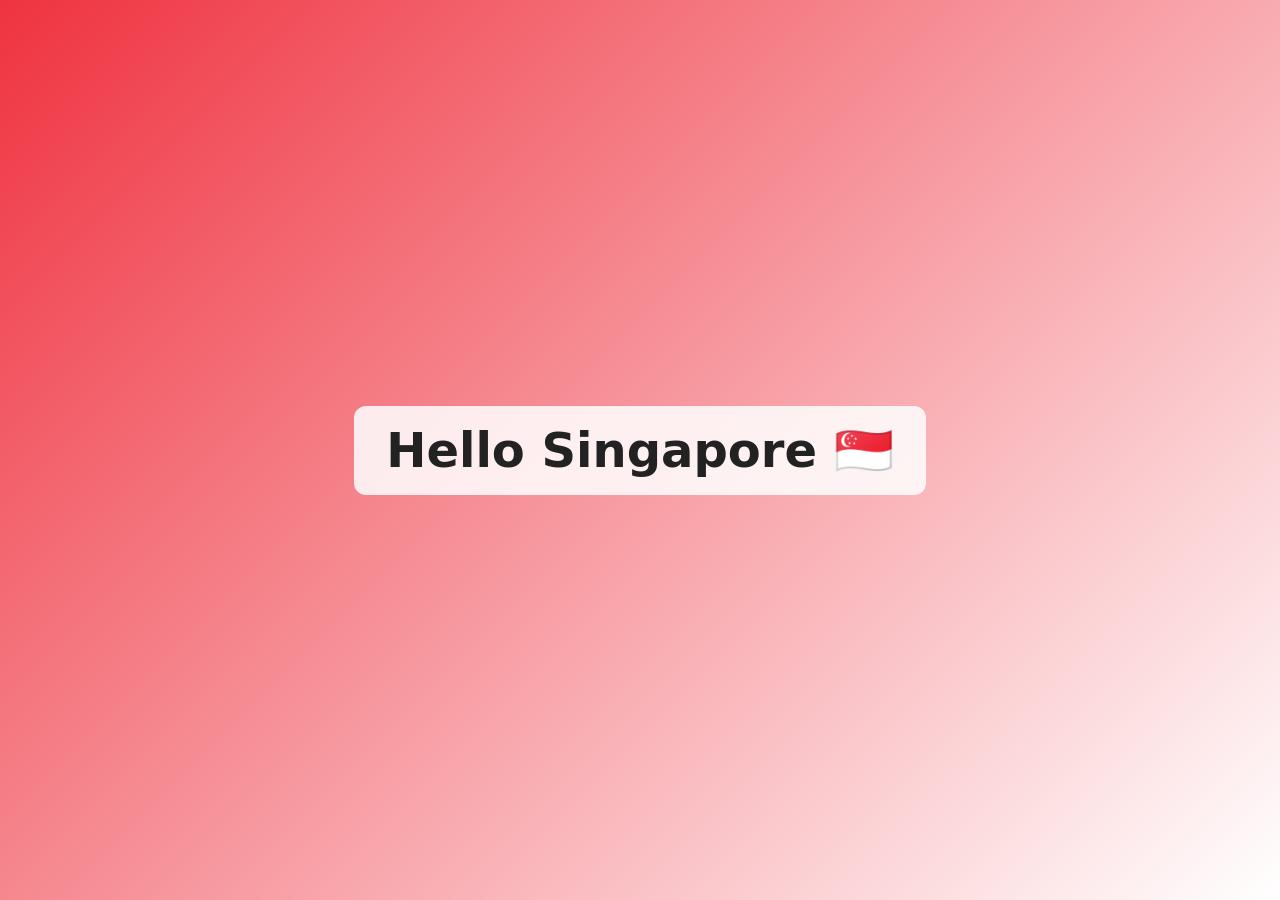
==== index.html @ 2d6d5c5d "Add Hello Singapore page Co-Authored-By: Claude Sonnet 5.5 <noreply@anthropic.com> Claude-Session: h" ====
<!DOCTYPE html>
<html lang="en">
<head>
  <meta charset="UTF-8">
  <meta name="viewport" content="width=device-width, initial-scale=1.0">
  <title>Hello Singapore</title>
  <style>
    body {
      margin: 0;
      min-height: 100vh;
      display: flex;
      align-items: center;
      justify-content: center;
      font-family: system-ui, -apple-system, sans-serif;
      background: linear-gradient(135deg, #ef3340 0%, #ffffff 100%);
      color: #222;
    }
    h1 {
      font-size: 3rem;
      text-align: center;
      padding: 1rem 2rem;
      background: rgba(255, 255, 255, 0.85);
      border-radius: 12px;
    }
  </style>
</head>
<body>
  <h1>Hello Singapore 🇸🇬</h1>
</body>
</html>
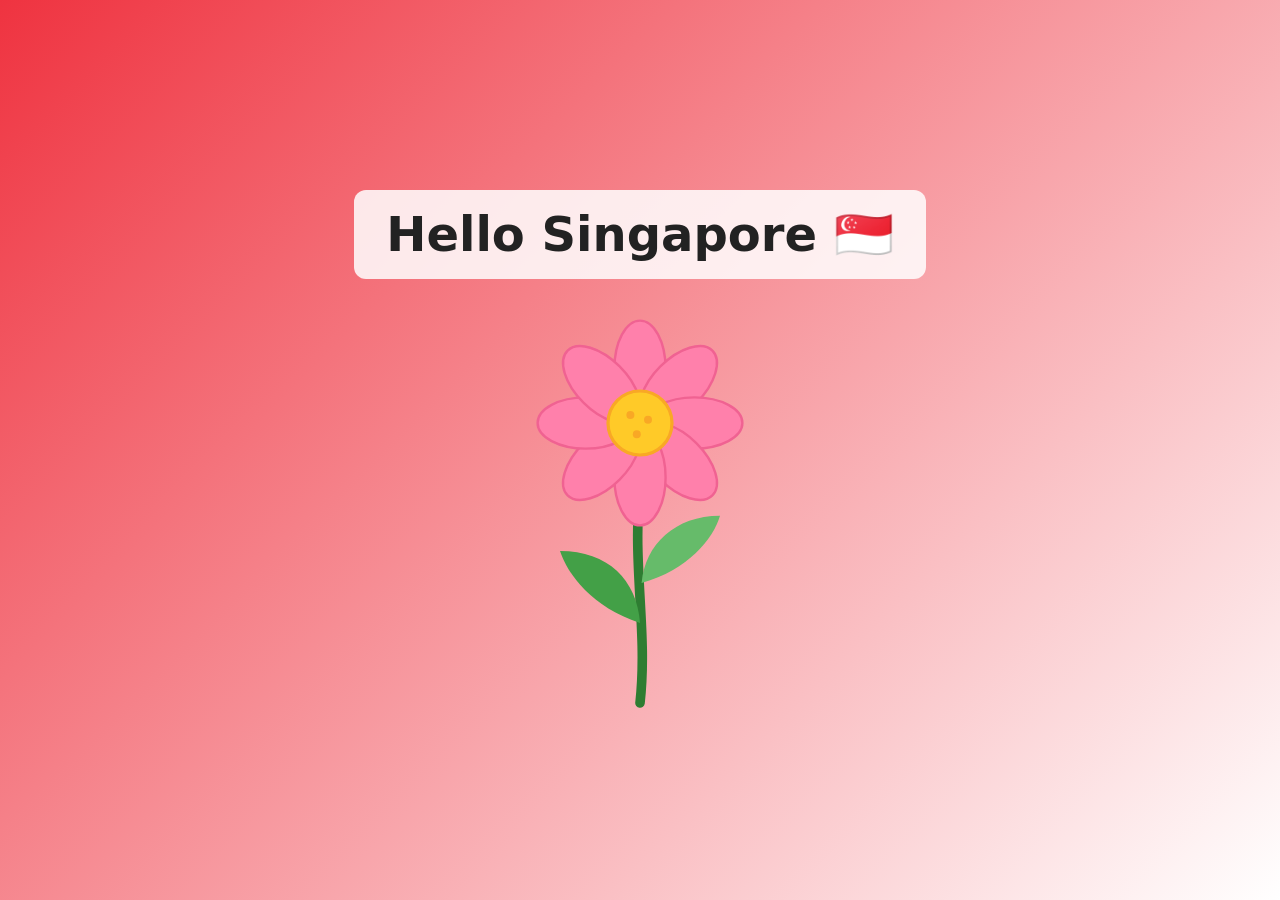
==== commit 7b8a12f3: "Add flower drawing to page Co-Authored-By: Claude Sonnet 5.5 <noreply@anthropic.com> Claude-Session:" ====
--- a/index.html
+++ b/index.html
@@ -9,6 +9,7 @@
       margin: 0;
       min-height: 100vh;
       display: flex;
+      flex-direction: column;
       align-items: center;
       justify-content: center;
       font-family: system-ui, -apple-system, sans-serif;
@@ -18,13 +19,39 @@
     h1 {
       font-size: 3rem;
       text-align: center;
+      margin: 0 0 1rem;
       padding: 1rem 2rem;
       background: rgba(255, 255, 255, 0.85);
       border-radius: 12px;
     }
+    svg { width: min(60vw, 320px); height: auto; }
   </style>
 </head>
 <body>
   <h1>Hello Singapore 🇸🇬</h1>
+
+  <svg viewBox="0 0 200 260" xmlns="http://www.w3.org/2000/svg" aria-label="A flower">
+    <!-- stem -->
+    <path d="M100 120 C95 170 105 210 100 255" stroke="#2e7d32" stroke-width="6" fill="none" stroke-linecap="round"/>
+    <!-- leaves -->
+    <path d="M100 205 C70 195 55 175 50 160 C80 160 98 178 100 205Z" fill="#43a047"/>
+    <path d="M101 180 C130 172 146 152 150 138 C122 138 103 156 101 180Z" fill="#66bb6a"/>
+    <!-- petals -->
+    <g transform="translate(100 80)" fill="#ff80ab" stroke="#f06292" stroke-width="1.5">
+      <ellipse cx="0" cy="-34" rx="16" ry="30"/>
+      <ellipse cx="0" cy="-34" rx="16" ry="30" transform="rotate(45)"/>
+      <ellipse cx="0" cy="-34" rx="16" ry="30" transform="rotate(90)"/>
+      <ellipse cx="0" cy="-34" rx="16" ry="30" transform="rotate(135)"/>
+      <ellipse cx="0" cy="-34" rx="16" ry="30" transform="rotate(180)"/>
+      <ellipse cx="0" cy="-34" rx="16" ry="30" transform="rotate(225)"/>
+      <ellipse cx="0" cy="-34" rx="16" ry="30" transform="rotate(270)"/>
+      <ellipse cx="0" cy="-34" rx="16" ry="30" transform="rotate(315)"/>
+    </g>
+    <!-- center -->
+    <circle cx="100" cy="80" r="20" fill="#ffca28" stroke="#f9a825" stroke-width="2"/>
+    <circle cx="94" cy="75" r="2.5" fill="#f9a825"/>
+    <circle cx="105" cy="78" r="2.5" fill="#f9a825"/>
+    <circle cx="98" cy="87" r="2.5" fill="#f9a825"/>
+  </svg>
 </body>
 </html>
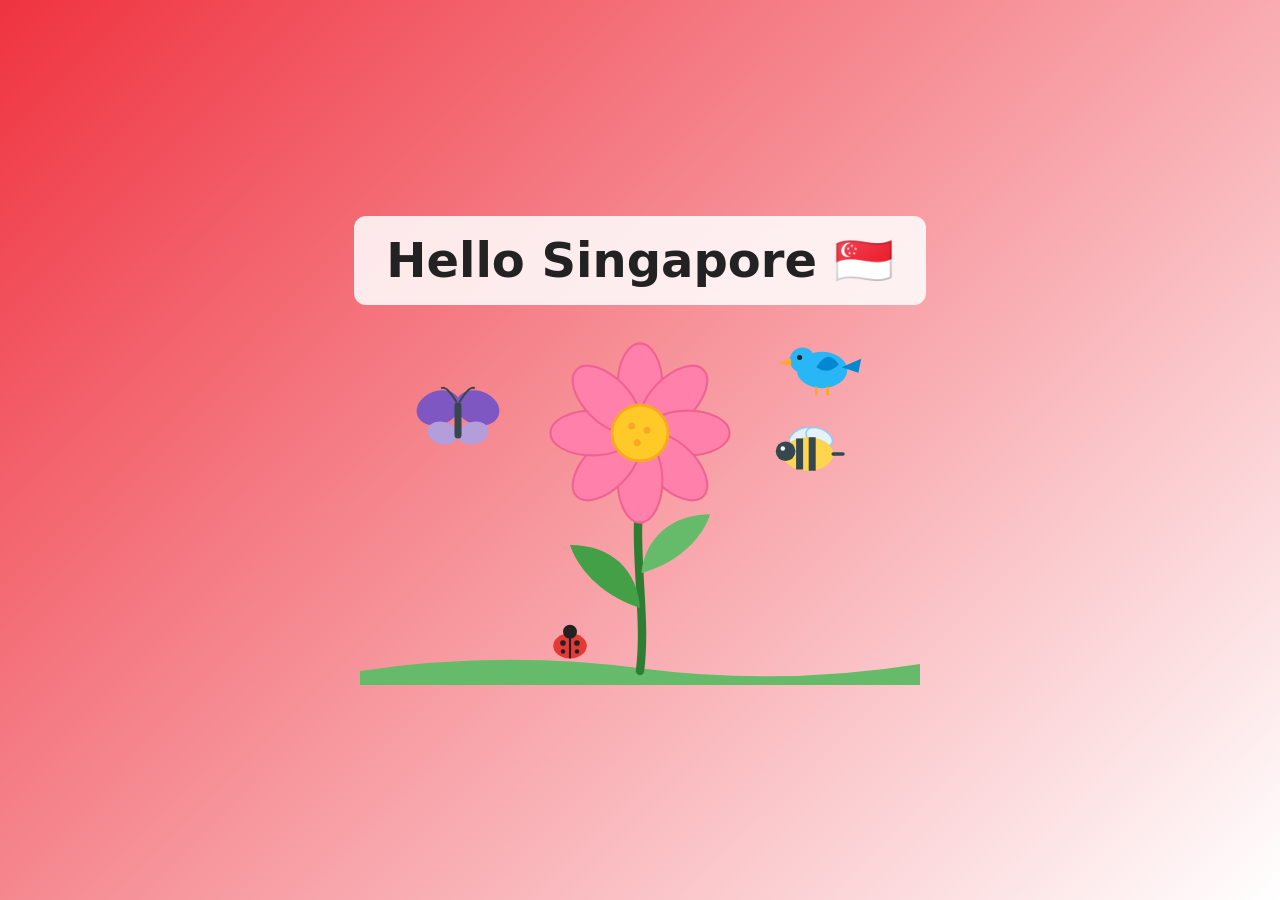
==== commit af88795a: "Add animals (butterfly, bee, bird, ladybug) to page Co-Authored-By: Claude Sonnet 5.5 <noreply@anthr" ====
--- a/index.html
+++ b/index.html
@@ -24,34 +24,86 @@
       background: rgba(255, 255, 255, 0.85);
       border-radius: 12px;
     }
-    svg { width: min(60vw, 320px); height: auto; }
+    svg { width: min(90vw, 560px); height: auto; }
+    .bob { animation: bob 3s ease-in-out infinite; }
+    .bob2 { animation: bob 2.2s ease-in-out infinite reverse; }
+    .flap { animation: flap 0.5s ease-in-out infinite alternate; transform-box: fill-box; transform-origin: center bottom; }
+    @keyframes bob { 0%,100% { transform: translateY(0); } 50% { transform: translateY(-10px); } }
+    @keyframes flap { from { transform: scaleX(1); } to { transform: scaleX(0.6); } }
   </style>
 </head>
 <body>
   <h1>Hello Singapore 🇸🇬</h1>
 
-  <svg viewBox="0 0 200 260" xmlns="http://www.w3.org/2000/svg" aria-label="A flower">
-    <!-- stem -->
-    <path d="M100 120 C95 170 105 210 100 255" stroke="#2e7d32" stroke-width="6" fill="none" stroke-linecap="round"/>
-    <!-- leaves -->
-    <path d="M100 205 C70 195 55 175 50 160 C80 160 98 178 100 205Z" fill="#43a047"/>
-    <path d="M101 180 C130 172 146 152 150 138 C122 138 103 156 101 180Z" fill="#66bb6a"/>
-    <!-- petals -->
-    <g transform="translate(100 80)" fill="#ff80ab" stroke="#f06292" stroke-width="1.5">
-      <ellipse cx="0" cy="-34" rx="16" ry="30"/>
-      <ellipse cx="0" cy="-34" rx="16" ry="30" transform="rotate(45)"/>
-      <ellipse cx="0" cy="-34" rx="16" ry="30" transform="rotate(90)"/>
-      <ellipse cx="0" cy="-34" rx="16" ry="30" transform="rotate(135)"/>
-      <ellipse cx="0" cy="-34" rx="16" ry="30" transform="rotate(180)"/>
-      <ellipse cx="0" cy="-34" rx="16" ry="30" transform="rotate(225)"/>
-      <ellipse cx="0" cy="-34" rx="16" ry="30" transform="rotate(270)"/>
-      <ellipse cx="0" cy="-34" rx="16" ry="30" transform="rotate(315)"/>
+  <svg viewBox="0 0 400 260" xmlns="http://www.w3.org/2000/svg" aria-label="A flower with a butterfly, a bee, a ladybug and a bird">
+    <!-- grass -->
+    <path d="M0 250 Q100 235 200 248 T400 245 V260 H0Z" fill="#66bb6a"/>
+
+    <!-- flower -->
+    <g transform="translate(200 0)">
+      <path d="M0 120 C-5 170 5 210 0 250" stroke="#2e7d32" stroke-width="6" fill="none" stroke-linecap="round"/>
+      <path d="M0 205 C-30 195 -45 175 -50 160 C-20 160 -2 178 0 205Z" fill="#43a047"/>
+      <path d="M1 180 C30 172 46 152 50 138 C22 138 3 156 1 180Z" fill="#66bb6a"/>
+      <g transform="translate(0 80)" fill="#ff80ab" stroke="#f06292" stroke-width="1.5">
+        <ellipse cx="0" cy="-34" rx="16" ry="30"/>
+        <ellipse cx="0" cy="-34" rx="16" ry="30" transform="rotate(45)"/>
+        <ellipse cx="0" cy="-34" rx="16" ry="30" transform="rotate(90)"/>
+        <ellipse cx="0" cy="-34" rx="16" ry="30" transform="rotate(135)"/>
+        <ellipse cx="0" cy="-34" rx="16" ry="30" transform="rotate(180)"/>
+        <ellipse cx="0" cy="-34" rx="16" ry="30" transform="rotate(225)"/>
+        <ellipse cx="0" cy="-34" rx="16" ry="30" transform="rotate(270)"/>
+        <ellipse cx="0" cy="-34" rx="16" ry="30" transform="rotate(315)"/>
+      </g>
+      <circle cx="0" cy="80" r="20" fill="#ffca28" stroke="#f9a825" stroke-width="2"/>
+      <circle cx="-6" cy="75" r="2.5" fill="#f9a825"/>
+      <circle cx="5" cy="78" r="2.5" fill="#f9a825"/>
+      <circle cx="-2" cy="87" r="2.5" fill="#f9a825"/>
     </g>
-    <!-- center -->
-    <circle cx="100" cy="80" r="20" fill="#ffca28" stroke="#f9a825" stroke-width="2"/>
-    <circle cx="94" cy="75" r="2.5" fill="#f9a825"/>
-    <circle cx="105" cy="78" r="2.5" fill="#f9a825"/>
-    <circle cx="98" cy="87" r="2.5" fill="#f9a825"/>
+
+    <!-- butterfly (left, flapping) -->
+    <g class="bob" transform="translate(70 70)">
+      <g class="flap">
+        <ellipse cx="-14" cy="-8" rx="16" ry="12" fill="#7e57c2" transform="rotate(-20 -14 -8)"/>
+        <ellipse cx="-11" cy="10" rx="11" ry="8" fill="#b39ddb" transform="rotate(15 -11 10)"/>
+        <ellipse cx="14" cy="-8" rx="16" ry="12" fill="#7e57c2" transform="rotate(20 14 -8)"/>
+        <ellipse cx="11" cy="10" rx="11" ry="8" fill="#b39ddb" transform="rotate(-15 11 10)"/>
+      </g>
+      <rect x="-2.5" y="-12" width="5" height="26" rx="2.5" fill="#37474f"/>
+      <path d="M-1 -12 Q-8 -24 -12 -22 M1 -12 Q8 -24 12 -22" stroke="#37474f" stroke-width="1.5" fill="none"/>
+    </g>
+
+    <!-- bee (right) -->
+    <g class="bob2" transform="translate(320 95)">
+      <ellipse cx="-4" cy="-12" rx="10" ry="6" fill="#e3f2fd" stroke="#90caf9" transform="rotate(-25 -4 -12)"/>
+      <ellipse cx="8" cy="-12" rx="10" ry="6" fill="#e3f2fd" stroke="#90caf9" transform="rotate(25 8 -12)"/>
+      <ellipse cx="0" cy="0" rx="18" ry="12" fill="#ffd54f"/>
+      <path d="M-6 -11 V11 M3 -12 V12" stroke="#37474f" stroke-width="5"/>
+      <circle cx="-16" cy="-2" r="7" fill="#37474f"/>
+      <circle cx="-18" cy="-4" r="1.6" fill="#fff"/>
+      <path d="M18 0 L25 0" stroke="#37474f" stroke-width="2.5" stroke-linecap="round"/>
+    </g>
+
+    <!-- bird (top right) -->
+    <g class="bob" transform="translate(330 35)">
+      <ellipse cx="0" cy="0" rx="18" ry="13" fill="#29b6f6"/>
+      <circle cx="-14" cy="-7" r="9" fill="#29b6f6"/>
+      <path d="M-22 -8 L-31 -5 L-22 -3Z" fill="#ffa726"/>
+      <circle cx="-16" cy="-9" r="1.8" fill="#222"/>
+      <path d="M14 -2 L28 -8 L26 2Z" fill="#0288d1"/>
+      <path d="M-4 -2 Q4 -16 12 -4 Q4 4 -4 -2Z" fill="#0288d1"/>
+      <path d="M-4 12 V18 M4 12 V18" stroke="#ffa726" stroke-width="2"/>
+    </g>
+
+    <!-- ladybug (on leaf, bottom left) -->
+    <g transform="translate(150 232)">
+      <ellipse cx="0" cy="0" rx="12" ry="9" fill="#e53935"/>
+      <path d="M0 -9 V9" stroke="#222" stroke-width="1.5"/>
+      <circle cx="-5" cy="-2" r="2" fill="#222"/>
+      <circle cx="5" cy="-2" r="2" fill="#222"/>
+      <circle cx="-5" cy="4" r="1.6" fill="#222"/>
+      <circle cx="5" cy="4" r="1.6" fill="#222"/>
+      <circle cx="0" cy="-10" r="5" fill="#222"/>
+    </g>
   </svg>
 </body>
 </html>
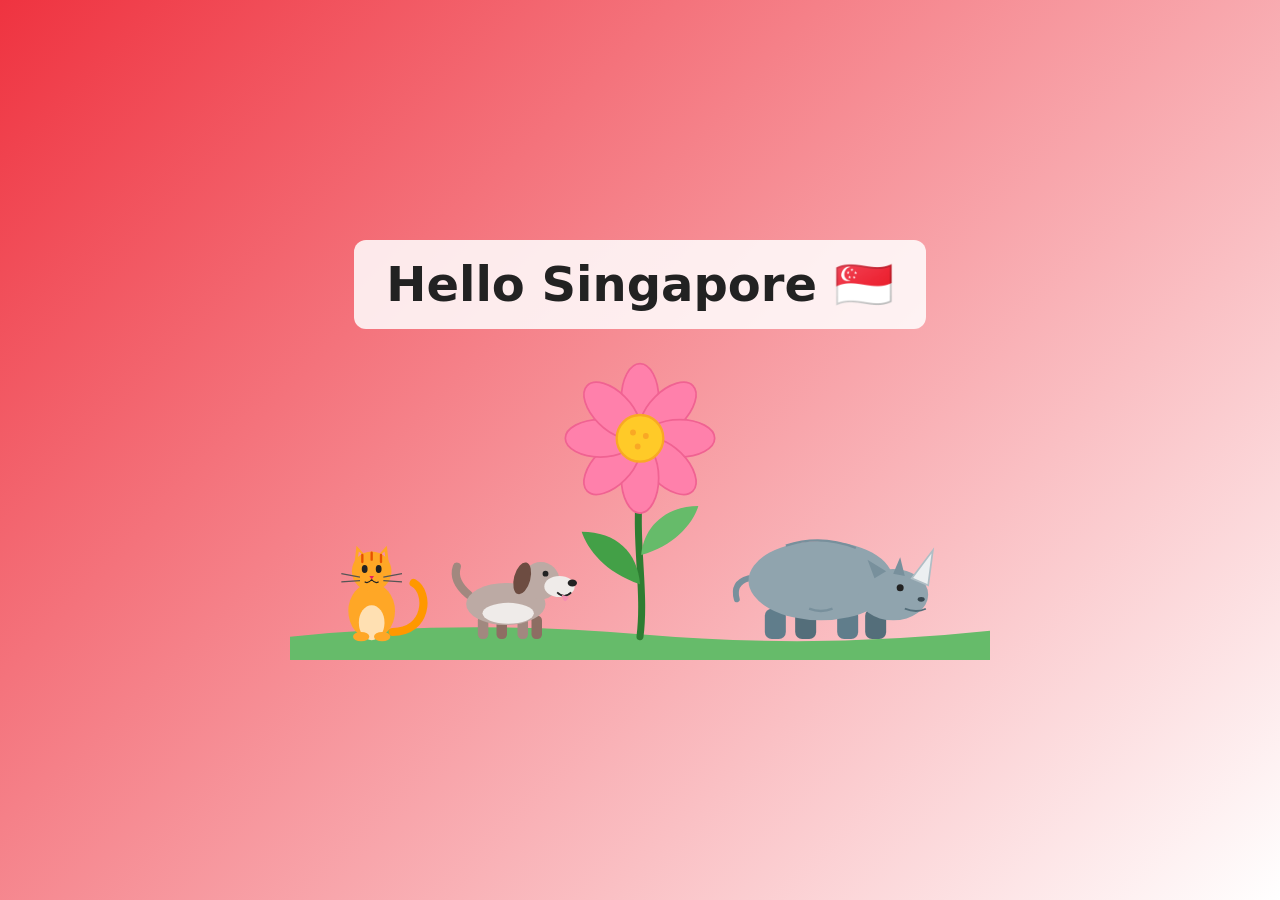
==== commit c993c944: "Replace insects/bird with a cat, a dog and a rhino Co-Authored-By: Claude Sonnet 5.5 <noreply@anthro" ====
--- a/index.html
+++ b/index.html
@@ -24,23 +24,18 @@
       background: rgba(255, 255, 255, 0.85);
       border-radius: 12px;
     }
-    svg { width: min(90vw, 560px); height: auto; }
-    .bob { animation: bob 3s ease-in-out infinite; }
-    .bob2 { animation: bob 2.2s ease-in-out infinite reverse; }
-    .flap { animation: flap 0.5s ease-in-out infinite alternate; transform-box: fill-box; transform-origin: center bottom; }
-    @keyframes bob { 0%,100% { transform: translateY(0); } 50% { transform: translateY(-10px); } }
-    @keyframes flap { from { transform: scaleX(1); } to { transform: scaleX(0.6); } }
+    svg { width: min(95vw, 700px); height: auto; }
   </style>
 </head>
 <body>
   <h1>Hello Singapore 🇸🇬</h1>
 
-  <svg viewBox="0 0 400 260" xmlns="http://www.w3.org/2000/svg" aria-label="A flower with a butterfly, a bee, a ladybug and a bird">
+  <svg viewBox="0 0 600 270" xmlns="http://www.w3.org/2000/svg" aria-label="A flower with a cat, a dog and a rhino">
     <!-- grass -->
-    <path d="M0 250 Q100 235 200 248 T400 245 V260 H0Z" fill="#66bb6a"/>
+    <path d="M0 250 Q150 235 300 248 T600 245 V270 H0Z" fill="#66bb6a"/>
 
     <!-- flower -->
-    <g transform="translate(200 0)">
+    <g transform="translate(300 0)">
       <path d="M0 120 C-5 170 5 210 0 250" stroke="#2e7d32" stroke-width="6" fill="none" stroke-linecap="round"/>
       <path d="M0 205 C-30 195 -45 175 -50 160 C-20 160 -2 178 0 205Z" fill="#43a047"/>
       <path d="M1 180 C30 172 46 152 50 138 C22 138 3 156 1 180Z" fill="#66bb6a"/>
@@ -60,49 +55,59 @@
       <circle cx="-2" cy="87" r="2.5" fill="#f9a825"/>
     </g>
 
-    <!-- butterfly (left, flapping) -->
-    <g class="bob" transform="translate(70 70)">
-      <g class="flap">
-        <ellipse cx="-14" cy="-8" rx="16" ry="12" fill="#7e57c2" transform="rotate(-20 -14 -8)"/>
-        <ellipse cx="-11" cy="10" rx="11" ry="8" fill="#b39ddb" transform="rotate(15 -11 10)"/>
-        <ellipse cx="14" cy="-8" rx="16" ry="12" fill="#7e57c2" transform="rotate(20 14 -8)"/>
-        <ellipse cx="11" cy="10" rx="11" ry="8" fill="#b39ddb" transform="rotate(-15 11 10)"/>
-      </g>
-      <rect x="-2.5" y="-12" width="5" height="26" rx="2.5" fill="#37474f"/>
-      <path d="M-1 -12 Q-8 -24 -12 -22 M1 -12 Q8 -24 12 -22" stroke="#37474f" stroke-width="1.5" fill="none"/>
+    <!-- cat (sitting) -->
+    <g transform="translate(70 252)">
+      <path d="M18 -6 C48 -6 50 -40 36 -48" stroke="#ff9800" stroke-width="7" fill="none" stroke-linecap="round"/>
+      <ellipse cx="0" cy="-24" rx="20" ry="24" fill="#ffa726"/>
+      <ellipse cx="0" cy="-14" rx="11" ry="15" fill="#ffe0b2"/>
+      <ellipse cx="-9" cy="-2" rx="7" ry="4" fill="#ffa726"/>
+      <ellipse cx="9" cy="-2" rx="7" ry="4" fill="#ffa726"/>
+      <path d="M-15 -62 L-13 -80 L-2 -68Z M15 -62 L13 -80 L2 -68Z" fill="#ffa726"/>
+      <path d="M-12 -68 L-11 -75 L-6 -70Z M12 -68 L11 -75 L6 -70Z" fill="#f48fb1"/>
+      <circle cx="0" cy="-58" r="17" fill="#ffa726"/>
+      <ellipse cx="-6" cy="-60" rx="2.5" ry="3.5" fill="#222"/>
+      <ellipse cx="6" cy="-60" rx="2.5" ry="3.5" fill="#222"/>
+      <path d="M-2 -54 L2 -54 L0 -51Z" fill="#e91e63"/>
+      <path d="M0 -51 Q-3 -47 -6 -49 M0 -51 Q3 -47 6 -49" stroke="#222" stroke-width="1" fill="none"/>
+      <path d="M-10 -53 L-26 -56 M-10 -50 L-26 -49 M10 -53 L26 -56 M10 -50 L26 -49" stroke="#555" stroke-width="1"/>
+      <path d="M-8 -72 V-66 M0 -74 V-68 M8 -72 V-66" stroke="#e65100" stroke-width="2" stroke-linecap="round"/>
     </g>
 
-    <!-- bee (right) -->
-    <g class="bob2" transform="translate(320 95)">
-      <ellipse cx="-4" cy="-12" rx="10" ry="6" fill="#e3f2fd" stroke="#90caf9" transform="rotate(-25 -4 -12)"/>
-      <ellipse cx="8" cy="-12" rx="10" ry="6" fill="#e3f2fd" stroke="#90caf9" transform="rotate(25 8 -12)"/>
-      <ellipse cx="0" cy="0" rx="18" ry="12" fill="#ffd54f"/>
-      <path d="M-6 -11 V11 M3 -12 V12" stroke="#37474f" stroke-width="5"/>
-      <circle cx="-16" cy="-2" r="7" fill="#37474f"/>
-      <circle cx="-18" cy="-4" r="1.6" fill="#fff"/>
-      <path d="M18 0 L25 0" stroke="#37474f" stroke-width="2.5" stroke-linecap="round"/>
+    <!-- dog -->
+    <g transform="translate(185 252)">
+      <path d="M-32 -38 Q-46 -50 -42 -62" stroke="#a1887f" stroke-width="7" fill="none" stroke-linecap="round"/>
+      <rect x="-24" y="-20" width="9" height="20" rx="4" fill="#a1887f"/>
+      <rect x="-8" y="-20" width="9" height="20" rx="4" fill="#8d6e63"/>
+      <rect x="10" y="-20" width="9" height="20" rx="4" fill="#a1887f"/>
+      <rect x="22" y="-20" width="9" height="20" rx="4" fill="#8d6e63"/>
+      <ellipse cx="0" cy="-30" rx="34" ry="18" fill="#bcaaa4"/>
+      <ellipse cx="2" cy="-22" rx="22" ry="9" fill="#efebe9"/>
+      <circle cx="30" cy="-50" r="16" fill="#bcaaa4"/>
+      <ellipse cx="46" cy="-45" rx="13" ry="9" fill="#efebe9"/>
+      <ellipse cx="57" cy="-48" rx="4" ry="3" fill="#222"/>
+      <ellipse cx="14" cy="-52" rx="7" ry="14" fill="#6d4c41" transform="rotate(15 14 -52)"/>
+      <circle cx="34" cy="-56" r="2.5" fill="#222"/>
+      <path d="M44 -40 Q50 -34 56 -40" stroke="#222" stroke-width="1.5" fill="none"/>
+      <path d="M48 -38 Q50 -28 54 -36Z" fill="#f48fb1"/>
     </g>
 
-    <!-- bird (top right) -->
-    <g class="bob" transform="translate(330 35)">
-      <ellipse cx="0" cy="0" rx="18" ry="13" fill="#29b6f6"/>
-      <circle cx="-14" cy="-7" r="9" fill="#29b6f6"/>
-      <path d="M-22 -8 L-31 -5 L-22 -3Z" fill="#ffa726"/>
-      <circle cx="-16" cy="-9" r="1.8" fill="#222"/>
-      <path d="M14 -2 L28 -8 L26 2Z" fill="#0288d1"/>
-      <path d="M-4 -2 Q4 -16 12 -4 Q4 4 -4 -2Z" fill="#0288d1"/>
-      <path d="M-4 12 V18 M4 12 V18" stroke="#ffa726" stroke-width="2"/>
-    </g>
-
-    <!-- ladybug (on leaf, bottom left) -->
-    <g transform="translate(150 232)">
-      <ellipse cx="0" cy="0" rx="12" ry="9" fill="#e53935"/>
-      <path d="M0 -9 V9" stroke="#222" stroke-width="1.5"/>
-      <circle cx="-5" cy="-2" r="2" fill="#222"/>
-      <circle cx="5" cy="-2" r="2" fill="#222"/>
-      <circle cx="-5" cy="4" r="1.6" fill="#222"/>
-      <circle cx="5" cy="4" r="1.6" fill="#222"/>
-      <circle cx="0" cy="-10" r="5" fill="#222"/>
+    <!-- rhino -->
+    <g transform="translate(455 252)">
+      <path d="M-62 -52 Q-76 -48 -72 -34" stroke="#78909c" stroke-width="5" fill="none" stroke-linecap="round"/>
+      <rect x="-48" y="-26" width="18" height="26" rx="6" fill="#607d8b"/>
+      <rect x="-22" y="-26" width="18" height="26" rx="6" fill="#546e7a"/>
+      <rect x="14" y="-26" width="18" height="26" rx="6" fill="#607d8b"/>
+      <rect x="38" y="-26" width="18" height="26" rx="6" fill="#546e7a"/>
+      <ellipse cx="0" cy="-50" rx="62" ry="34" fill="#90a4ae"/>
+      <path d="M-30 -80 Q0 -90 30 -78" stroke="#78909c" stroke-width="2" fill="none"/>
+      <path d="M-10 -26 Q0 -22 10 -26" stroke="#78909c" stroke-width="2" fill="none"/>
+      <ellipse cx="62" cy="-38" rx="30" ry="22" fill="#90a4ae"/>
+      <path d="M78 -52 L96 -76 L92 -46Z" fill="#eceff1" stroke="#b0bec5" stroke-width="1.5"/>
+      <path d="M62 -56 L68 -70 L72 -54Z" fill="#78909c"/>
+      <path d="M46 -52 L40 -68 L56 -58Z" fill="#78909c"/>
+      <circle cx="68" cy="-44" r="3" fill="#222"/>
+      <ellipse cx="86" cy="-34" rx="3" ry="2" fill="#37474f"/>
+      <path d="M72 -26 Q82 -22 90 -26" stroke="#546e7a" stroke-width="1.5" fill="none"/>
     </g>
   </svg>
 </body>
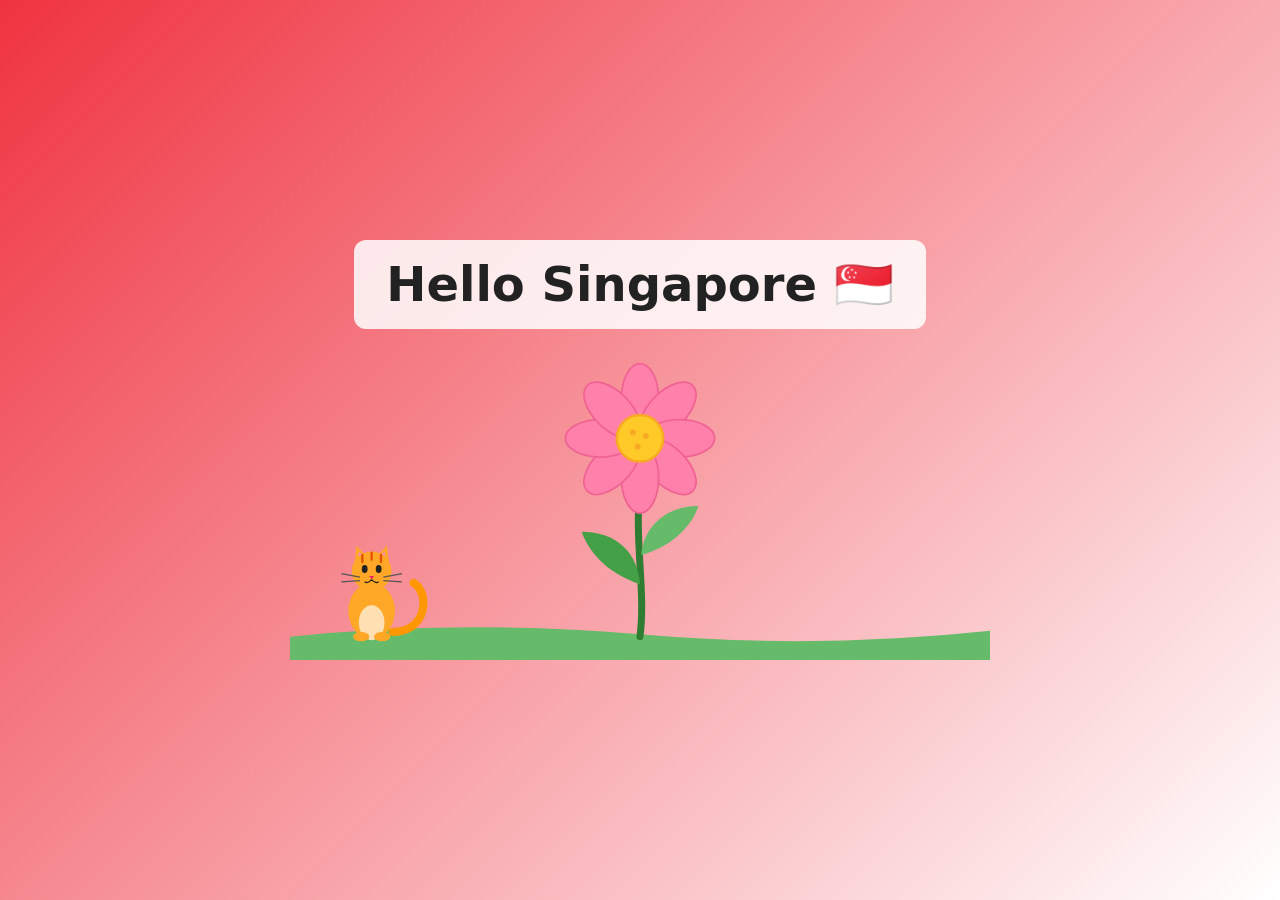
==== commit 2e0ce8ab: "Remove dog and rhino; make the cat hop around the flower Co-Authored-By: Claude Sonnet 5.5 <noreply@" ====
--- a/index.html
+++ b/index.html
@@ -25,12 +25,25 @@
       border-radius: 12px;
     }
     svg { width: min(95vw, 700px); height: auto; }
+
+    /* The cat runs back and forth across the scene while hopping. */
+    .cat-run { animation: run 8s linear infinite; }
+    .cat-hop { animation: hop 0.5s ease-in-out infinite; }
+    @keyframes run {
+      0%   { transform: translateX(0); }
+      50%  { transform: translateX(460px); }
+      100% { transform: translateX(0); }
+    }
+    @keyframes hop {
+      0%, 100% { transform: translateY(0); }
+      50%      { transform: translateY(-50px); }
+    }
   </style>
 </head>
 <body>
   <h1>Hello Singapore 🇸🇬</h1>
 
-  <svg viewBox="0 0 600 270" xmlns="http://www.w3.org/2000/svg" aria-label="A flower with a cat, a dog and a rhino">
+  <svg viewBox="0 0 600 270" xmlns="http://www.w3.org/2000/svg" aria-label="A cat jumping around a flower">
     <!-- grass -->
     <path d="M0 250 Q150 235 300 248 T600 245 V270 H0Z" fill="#66bb6a"/>
 
@@ -55,59 +68,26 @@
       <circle cx="-2" cy="87" r="2.5" fill="#f9a825"/>
     </g>
 
-    <!-- cat (sitting) -->
-    <g transform="translate(70 252)">
-      <path d="M18 -6 C48 -6 50 -40 36 -48" stroke="#ff9800" stroke-width="7" fill="none" stroke-linecap="round"/>
-      <ellipse cx="0" cy="-24" rx="20" ry="24" fill="#ffa726"/>
-      <ellipse cx="0" cy="-14" rx="11" ry="15" fill="#ffe0b2"/>
-      <ellipse cx="-9" cy="-2" rx="7" ry="4" fill="#ffa726"/>
-      <ellipse cx="9" cy="-2" rx="7" ry="4" fill="#ffa726"/>
-      <path d="M-15 -62 L-13 -80 L-2 -68Z M15 -62 L13 -80 L2 -68Z" fill="#ffa726"/>
-      <path d="M-12 -68 L-11 -75 L-6 -70Z M12 -68 L11 -75 L6 -70Z" fill="#f48fb1"/>
-      <circle cx="0" cy="-58" r="17" fill="#ffa726"/>
-      <ellipse cx="-6" cy="-60" rx="2.5" ry="3.5" fill="#222"/>
-      <ellipse cx="6" cy="-60" rx="2.5" ry="3.5" fill="#222"/>
-      <path d="M-2 -54 L2 -54 L0 -51Z" fill="#e91e63"/>
-      <path d="M0 -51 Q-3 -47 -6 -49 M0 -51 Q3 -47 6 -49" stroke="#222" stroke-width="1" fill="none"/>
-      <path d="M-10 -53 L-26 -56 M-10 -50 L-26 -49 M10 -53 L26 -56 M10 -50 L26 -49" stroke="#555" stroke-width="1"/>
-      <path d="M-8 -72 V-66 M0 -74 V-68 M8 -72 V-66" stroke="#e65100" stroke-width="2" stroke-linecap="round"/>
-    </g>
-
-    <!-- dog -->
-    <g transform="translate(185 252)">
-      <path d="M-32 -38 Q-46 -50 -42 -62" stroke="#a1887f" stroke-width="7" fill="none" stroke-linecap="round"/>
-      <rect x="-24" y="-20" width="9" height="20" rx="4" fill="#a1887f"/>
-      <rect x="-8" y="-20" width="9" height="20" rx="4" fill="#8d6e63"/>
-      <rect x="10" y="-20" width="9" height="20" rx="4" fill="#a1887f"/>
-      <rect x="22" y="-20" width="9" height="20" rx="4" fill="#8d6e63"/>
-      <ellipse cx="0" cy="-30" rx="34" ry="18" fill="#bcaaa4"/>
-      <ellipse cx="2" cy="-22" rx="22" ry="9" fill="#efebe9"/>
-      <circle cx="30" cy="-50" r="16" fill="#bcaaa4"/>
-      <ellipse cx="46" cy="-45" rx="13" ry="9" fill="#efebe9"/>
-      <ellipse cx="57" cy="-48" rx="4" ry="3" fill="#222"/>
-      <ellipse cx="14" cy="-52" rx="7" ry="14" fill="#6d4c41" transform="rotate(15 14 -52)"/>
-      <circle cx="34" cy="-56" r="2.5" fill="#222"/>
-      <path d="M44 -40 Q50 -34 56 -40" stroke="#222" stroke-width="1.5" fill="none"/>
-      <path d="M48 -38 Q50 -28 54 -36Z" fill="#f48fb1"/>
-    </g>
-
-    <!-- rhino -->
-    <g transform="translate(455 252)">
-      <path d="M-62 -52 Q-76 -48 -72 -34" stroke="#78909c" stroke-width="5" fill="none" stroke-linecap="round"/>
-      <rect x="-48" y="-26" width="18" height="26" rx="6" fill="#607d8b"/>
-      <rect x="-22" y="-26" width="18" height="26" rx="6" fill="#546e7a"/>
-      <rect x="14" y="-26" width="18" height="26" rx="6" fill="#607d8b"/>
-      <rect x="38" y="-26" width="18" height="26" rx="6" fill="#546e7a"/>
-      <ellipse cx="0" cy="-50" rx="62" ry="34" fill="#90a4ae"/>
-      <path d="M-30 -80 Q0 -90 30 -78" stroke="#78909c" stroke-width="2" fill="none"/>
-      <path d="M-10 -26 Q0 -22 10 -26" stroke="#78909c" stroke-width="2" fill="none"/>
-      <ellipse cx="62" cy="-38" rx="30" ry="22" fill="#90a4ae"/>
-      <path d="M78 -52 L96 -76 L92 -46Z" fill="#eceff1" stroke="#b0bec5" stroke-width="1.5"/>
-      <path d="M62 -56 L68 -70 L72 -54Z" fill="#78909c"/>
-      <path d="M46 -52 L40 -68 L56 -58Z" fill="#78909c"/>
-      <circle cx="68" cy="-44" r="3" fill="#222"/>
-      <ellipse cx="86" cy="-34" rx="3" ry="2" fill="#37474f"/>
-      <path d="M72 -26 Q82 -22 90 -26" stroke="#546e7a" stroke-width="1.5" fill="none"/>
+    <!-- cat: outer group runs left/right, inner group hops up/down -->
+    <g class="cat-run">
+      <g class="cat-hop">
+        <g transform="translate(70 252)">
+          <path d="M18 -6 C48 -6 50 -40 36 -48" stroke="#ff9800" stroke-width="7" fill="none" stroke-linecap="round"/>
+          <ellipse cx="0" cy="-24" rx="20" ry="24" fill="#ffa726"/>
+          <ellipse cx="0" cy="-14" rx="11" ry="15" fill="#ffe0b2"/>
+          <ellipse cx="-9" cy="-2" rx="7" ry="4" fill="#ffa726"/>
+          <ellipse cx="9" cy="-2" rx="7" ry="4" fill="#ffa726"/>
+          <path d="M-15 -62 L-13 -80 L-2 -68Z M15 -62 L13 -80 L2 -68Z" fill="#ffa726"/>
+          <path d="M-12 -68 L-11 -75 L-6 -70Z M12 -68 L11 -75 L6 -70Z" fill="#f48fb1"/>
+          <circle cx="0" cy="-58" r="17" fill="#ffa726"/>
+          <ellipse cx="-6" cy="-60" rx="2.5" ry="3.5" fill="#222"/>
+          <ellipse cx="6" cy="-60" rx="2.5" ry="3.5" fill="#222"/>
+          <path d="M-2 -54 L2 -54 L0 -51Z" fill="#e91e63"/>
+          <path d="M0 -51 Q-3 -47 -6 -49 M0 -51 Q3 -47 6 -49" stroke="#222" stroke-width="1" fill="none"/>
+          <path d="M-10 -53 L-26 -56 M-10 -50 L-26 -49 M10 -53 L26 -56 M10 -50 L26 -49" stroke="#555" stroke-width="1"/>
+          <path d="M-8 -72 V-66 M0 -74 V-68 M8 -72 V-66" stroke="#e65100" stroke-width="2" stroke-linecap="round"/>
+        </g>
+      </g>
     </g>
   </svg>
 </body>
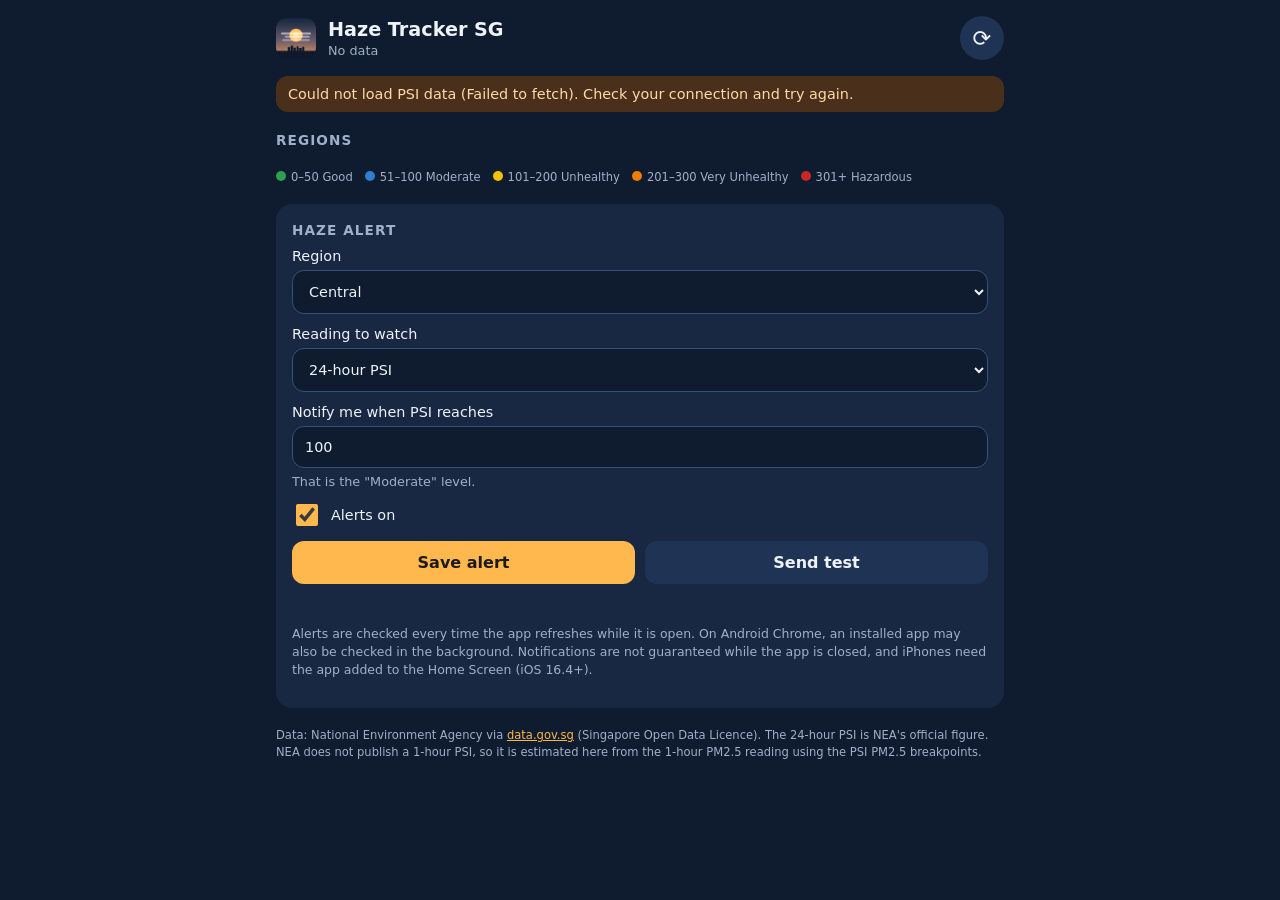
==== commit 17880239: "Build Haze Tracker PWA: regional PSI, threshold alerts, installable Co-Authored-By: Claude Sonnet 5." ====
--- a/index.html
+++ b/index.html
@@ -2,93 +2,102 @@
 <html lang="en">
 <head>
   <meta charset="UTF-8">
-  <meta name="viewport" content="width=device-width, initial-scale=1.0">
-  <title>Hello Singapore</title>
-  <style>
-    body {
-      margin: 0;
-      min-height: 100vh;
-      display: flex;
-      flex-direction: column;
-      align-items: center;
-      justify-content: center;
-      font-family: system-ui, -apple-system, sans-serif;
-      background: linear-gradient(135deg, #ef3340 0%, #ffffff 100%);
-      color: #222;
-    }
-    h1 {
-      font-size: 3rem;
-      text-align: center;
-      margin: 0 0 1rem;
-      padding: 1rem 2rem;
-      background: rgba(255, 255, 255, 0.85);
-      border-radius: 12px;
-    }
-    svg { width: min(95vw, 700px); height: auto; }
-
-    /* The cat runs back and forth across the scene while hopping. */
-    .cat-run { animation: run 8s linear infinite; }
-    .cat-hop { animation: hop 0.5s ease-in-out infinite; }
-    @keyframes run {
-      0%   { transform: translateX(0); }
-      50%  { transform: translateX(460px); }
-      100% { transform: translateX(0); }
-    }
-    @keyframes hop {
-      0%, 100% { transform: translateY(0); }
-      50%      { transform: translateY(-50px); }
-    }
-  </style>
+  <meta name="viewport" content="width=device-width, initial-scale=1, viewport-fit=cover">
+  <title>Haze Tracker SG</title>
+  <meta name="description" content="Live 1-hour and 24-hour PSI for Singapore regions, with threshold alerts.">
+  <meta name="theme-color" content="#14263f">
+  <link rel="manifest" href="manifest.webmanifest">
+  <link rel="icon" href="icons/icon.svg" type="image/svg+xml">
+  <link rel="apple-touch-icon" href="icons/apple-touch-icon.png">
+  <meta name="apple-mobile-web-app-capable" content="yes">
+  <meta name="mobile-web-app-capable" content="yes">
+  <meta name="apple-mobile-web-app-title" content="Haze SG">
+  <meta name="apple-mobile-web-app-status-bar-style" content="black-translucent">
+  <link rel="stylesheet" href="styles.css">
 </head>
 <body>
-  <h1>Hello Singapore 🇸🇬</h1>
+  <header class="top">
+    <div class="brand">
+      <img src="icons/icon-192.png" alt="" width="40" height="40">
+      <div>
+        <h1>Haze Tracker SG</h1>
+        <p id="updated" class="muted">Loading…</p>
+      </div>
+    </div>
+    <button id="refresh" class="icon-btn" type="button" aria-label="Refresh now">⟳</button>
+  </header>
 
-  <svg viewBox="0 0 600 270" xmlns="http://www.w3.org/2000/svg" aria-label="A cat jumping around a flower">
-    <!-- grass -->
-    <path d="M0 250 Q150 235 300 248 T600 245 V270 H0Z" fill="#66bb6a"/>
+  <main>
+    <p id="banner" class="banner" role="status" hidden></p>
 
-    <!-- flower -->
-    <g transform="translate(300 0)">
-      <path d="M0 120 C-5 170 5 210 0 250" stroke="#2e7d32" stroke-width="6" fill="none" stroke-linecap="round"/>
-      <path d="M0 205 C-30 195 -45 175 -50 160 C-20 160 -2 178 0 205Z" fill="#43a047"/>
-      <path d="M1 180 C30 172 46 152 50 138 C22 138 3 156 1 180Z" fill="#66bb6a"/>
-      <g transform="translate(0 80)" fill="#ff80ab" stroke="#f06292" stroke-width="1.5">
-        <ellipse cx="0" cy="-34" rx="16" ry="30"/>
-        <ellipse cx="0" cy="-34" rx="16" ry="30" transform="rotate(45)"/>
-        <ellipse cx="0" cy="-34" rx="16" ry="30" transform="rotate(90)"/>
-        <ellipse cx="0" cy="-34" rx="16" ry="30" transform="rotate(135)"/>
-        <ellipse cx="0" cy="-34" rx="16" ry="30" transform="rotate(180)"/>
-        <ellipse cx="0" cy="-34" rx="16" ry="30" transform="rotate(225)"/>
-        <ellipse cx="0" cy="-34" rx="16" ry="30" transform="rotate(270)"/>
-        <ellipse cx="0" cy="-34" rx="16" ry="30" transform="rotate(315)"/>
-      </g>
-      <circle cx="0" cy="80" r="20" fill="#ffca28" stroke="#f9a825" stroke-width="2"/>
-      <circle cx="-6" cy="75" r="2.5" fill="#f9a825"/>
-      <circle cx="5" cy="78" r="2.5" fill="#f9a825"/>
-      <circle cx="-2" cy="87" r="2.5" fill="#f9a825"/>
-    </g>
+    <section aria-labelledby="regions-h">
+      <h2 id="regions-h" class="section-title">Regions</h2>
+      <div id="regions" class="grid" aria-live="polite"></div>
+      <p class="legend" aria-label="PSI bands">
+        <span style="--c:#2e9e4f">0–50 Good</span>
+        <span style="--c:#2f7fd1">51–100 Moderate</span>
+        <span style="--c:#f2c200">101–200 Unhealthy</span>
+        <span style="--c:#ef7d00">201–300 Very Unhealthy</span>
+        <span style="--c:#c62828">301+ Hazardous</span>
+      </p>
+    </section>
 
-    <!-- cat: outer group runs left/right, inner group hops up/down -->
-    <g class="cat-run">
-      <g class="cat-hop">
-        <g transform="translate(70 252)">
-          <path d="M18 -6 C48 -6 50 -40 36 -48" stroke="#ff9800" stroke-width="7" fill="none" stroke-linecap="round"/>
-          <ellipse cx="0" cy="-24" rx="20" ry="24" fill="#ffa726"/>
-          <ellipse cx="0" cy="-14" rx="11" ry="15" fill="#ffe0b2"/>
-          <ellipse cx="-9" cy="-2" rx="7" ry="4" fill="#ffa726"/>
-          <ellipse cx="9" cy="-2" rx="7" ry="4" fill="#ffa726"/>
-          <path d="M-15 -62 L-13 -80 L-2 -68Z M15 -62 L13 -80 L2 -68Z" fill="#ffa726"/>
-          <path d="M-12 -68 L-11 -75 L-6 -70Z M12 -68 L11 -75 L6 -70Z" fill="#f48fb1"/>
-          <circle cx="0" cy="-58" r="17" fill="#ffa726"/>
-          <ellipse cx="-6" cy="-60" rx="2.5" ry="3.5" fill="#222"/>
-          <ellipse cx="6" cy="-60" rx="2.5" ry="3.5" fill="#222"/>
-          <path d="M-2 -54 L2 -54 L0 -51Z" fill="#e91e63"/>
-          <path d="M0 -51 Q-3 -47 -6 -49 M0 -51 Q3 -47 6 -49" stroke="#222" stroke-width="1" fill="none"/>
-          <path d="M-10 -53 L-26 -56 M-10 -50 L-26 -49 M10 -53 L26 -56 M10 -50 L26 -49" stroke="#555" stroke-width="1"/>
-          <path d="M-8 -72 V-66 M0 -74 V-68 M8 -72 V-66" stroke="#e65100" stroke-width="2" stroke-linecap="round"/>
-        </g>
-      </g>
-    </g>
-  </svg>
+    <section class="panel" aria-labelledby="alerts-h">
+      <h2 id="alerts-h" class="section-title">Haze alert</h2>
+      <form id="settings" autocomplete="off">
+        <label>Region
+          <select id="region">
+            <option value="central">Central</option>
+            <option value="north">North</option>
+            <option value="south">South</option>
+            <option value="east">East</option>
+            <option value="west">West</option>
+          </select>
+        </label>
+        <label>Reading to watch
+          <select id="metric">
+            <option value="psi24">24-hour PSI</option>
+            <option value="psi1">1-hour PSI (estimated)</option>
+          </select>
+        </label>
+        <label>Notify me when PSI reaches
+          <input id="threshold" type="number" inputmode="numeric" min="1" max="500" step="1" value="100">
+          <span id="threshold-band" class="band-hint"></span>
+        </label>
+        <label class="check">
+          <input id="enabled" type="checkbox" checked>
+          <span>Alerts on</span>
+        </label>
+        <div class="row">
+          <button type="submit" class="primary">Save alert</button>
+          <button type="button" id="test" class="ghost">Send test</button>
+        </div>
+        <p id="status" class="status" role="status"></p>
+      </form>
+      <p class="note">
+        Alerts are checked every time the app refreshes while it is open. On Android Chrome,
+        an installed app may also be checked in the background. Notifications are not guaranteed
+        while the app is closed, and iPhones need the app added to the Home Screen (iOS 16.4+).
+      </p>
+    </section>
+
+    <section class="panel" id="install-panel" hidden>
+      <h2 class="section-title">Add to Home Screen</h2>
+      <p id="install-text" class="note"></p>
+      <button type="button" id="install" class="primary" hidden>Install app</button>
+    </section>
+  </main>
+
+  <footer>
+    <p>
+      Data: National Environment Agency via <a href="https://data.gov.sg" target="_blank" rel="noopener">data.gov.sg</a>
+      (Singapore Open Data Licence). The 24-hour PSI is NEA's official figure. NEA does not publish a
+      1-hour PSI, so it is estimated here from the 1-hour PM2.5 reading using the PSI PM2.5
+      breakpoints.
+    </p>
+  </footer>
+
+  <script src="psi.js"></script>
+  <script src="app.js"></script>
 </body>
 </html>
--- a/styles.css
+++ b/styles.css
@@ -0,0 +1,147 @@
+:root {
+  --bg: #0f1b2e;
+  --panel: #182843;
+  --panel-2: #1f3354;
+  --text: #eef3fa;
+  --muted: #9fb0c8;
+  --accent: #ffb84d;
+  --radius: 16px;
+}
+
+* { box-sizing: border-box; }
+
+html { -webkit-text-size-adjust: 100%; }
+
+body {
+  margin: 0;
+  min-height: 100vh;
+  background: var(--bg);
+  color: var(--text);
+  font-family: system-ui, -apple-system, "Segoe UI", Roboto, sans-serif;
+  padding: env(safe-area-inset-top) env(safe-area-inset-right) env(safe-area-inset-bottom) env(safe-area-inset-left);
+}
+
+.top {
+  display: flex;
+  align-items: center;
+  justify-content: space-between;
+  gap: 12px;
+  padding: 16px 16px 8px;
+  max-width: 760px;
+  margin: 0 auto;
+}
+.brand { display: flex; align-items: center; gap: 12px; }
+.brand img { border-radius: 10px; }
+h1 { font-size: 1.2rem; margin: 0; }
+.muted { margin: 2px 0 0; color: var(--muted); font-size: 0.8rem; }
+
+.icon-btn {
+  width: 44px; height: 44px;
+  border-radius: 50%;
+  border: 0;
+  background: var(--panel-2);
+  color: var(--text);
+  font-size: 1.4rem;
+  cursor: pointer;
+}
+.icon-btn.spin { animation: spin 0.8s linear infinite; }
+@keyframes spin { to { transform: rotate(360deg); } }
+
+main, footer { max-width: 760px; margin: 0 auto; padding: 0 16px; }
+main { padding-bottom: 8px; }
+
+.section-title { font-size: 0.85rem; letter-spacing: 0.08em; text-transform: uppercase; color: var(--muted); margin: 20px 0 10px; }
+
+.banner {
+  margin: 8px 0 0;
+  padding: 10px 12px;
+  border-radius: 12px;
+  background: #4a2f1a;
+  color: #ffd9a8;
+  font-size: 0.9rem;
+}
+
+.grid {
+  display: grid;
+  grid-template-columns: repeat(auto-fill, minmax(230px, 1fr));
+  gap: 12px;
+}
+
+.card {
+  background: var(--panel);
+  border-radius: var(--radius);
+  padding: 14px;
+  border-top: 4px solid var(--c, #8a93a0);
+}
+.card h3 { margin: 0 0 10px; font-size: 1rem; }
+.stats { display: grid; grid-template-columns: 1fr 1fr; gap: 10px; }
+.stat {
+  background: var(--panel-2);
+  border-radius: 12px;
+  padding: 10px;
+}
+.stat .label { display: block; font-size: 0.7rem; color: var(--muted); }
+.stat .value { display: block; font-size: 2rem; font-weight: 700; line-height: 1.15; margin: 2px 0 6px; }
+.pill {
+  display: inline-block;
+  padding: 2px 8px;
+  border-radius: 999px;
+  font-size: 0.7rem;
+  font-weight: 600;
+  background: var(--c);
+  color: var(--t);
+}
+.pm { display: block; margin-top: 6px; font-size: 0.7rem; color: var(--muted); }
+.card.watching { outline: 2px solid var(--accent); }
+
+.legend { display: flex; flex-wrap: wrap; gap: 6px 12px; margin: 12px 0 0; font-size: 0.72rem; color: var(--muted); }
+.legend span::before {
+  content: "";
+  display: inline-block;
+  width: 10px; height: 10px;
+  border-radius: 50%;
+  background: var(--c);
+  margin-right: 5px;
+}
+
+.panel { background: var(--panel); border-radius: var(--radius); padding: 4px 16px 16px; margin-top: 20px; }
+.panel .section-title { margin-top: 14px; }
+
+form { display: grid; gap: 12px; }
+label { display: grid; gap: 6px; font-size: 0.9rem; }
+select, input[type="number"] {
+  width: 100%;
+  font: inherit;
+  padding: 12px;
+  border-radius: 12px;
+  border: 1px solid #34507d;
+  background: var(--bg);
+  color: var(--text);
+}
+.band-hint { font-size: 0.8rem; color: var(--muted); }
+label.check { display: flex; align-items: center; gap: 10px; }
+label.check input { width: 22px; height: 22px; accent-color: var(--accent); }
+
+.row { display: flex; gap: 10px; }
+button { font: inherit; cursor: pointer; }
+.primary, .ghost {
+  flex: 1;
+  padding: 12px 14px;
+  border-radius: 12px;
+  font-weight: 600;
+  border: 0;
+}
+.primary { background: var(--accent); color: #1b1b1b; }
+.ghost { background: var(--panel-2); color: var(--text); }
+button:focus-visible, select:focus-visible, input:focus-visible { outline: 3px solid #fff; outline-offset: 2px; }
+
+.status { min-height: 1.2em; margin: 0; font-size: 0.85rem; color: var(--accent); }
+.note { font-size: 0.78rem; color: var(--muted); line-height: 1.45; }
+
+footer { padding-bottom: 28px; }
+footer p { font-size: 0.72rem; color: var(--muted); line-height: 1.5; }
+footer a { color: var(--accent); }
+
+@media (prefers-reduced-motion: reduce) {
+  .icon-btn.spin { animation: none; }
+}
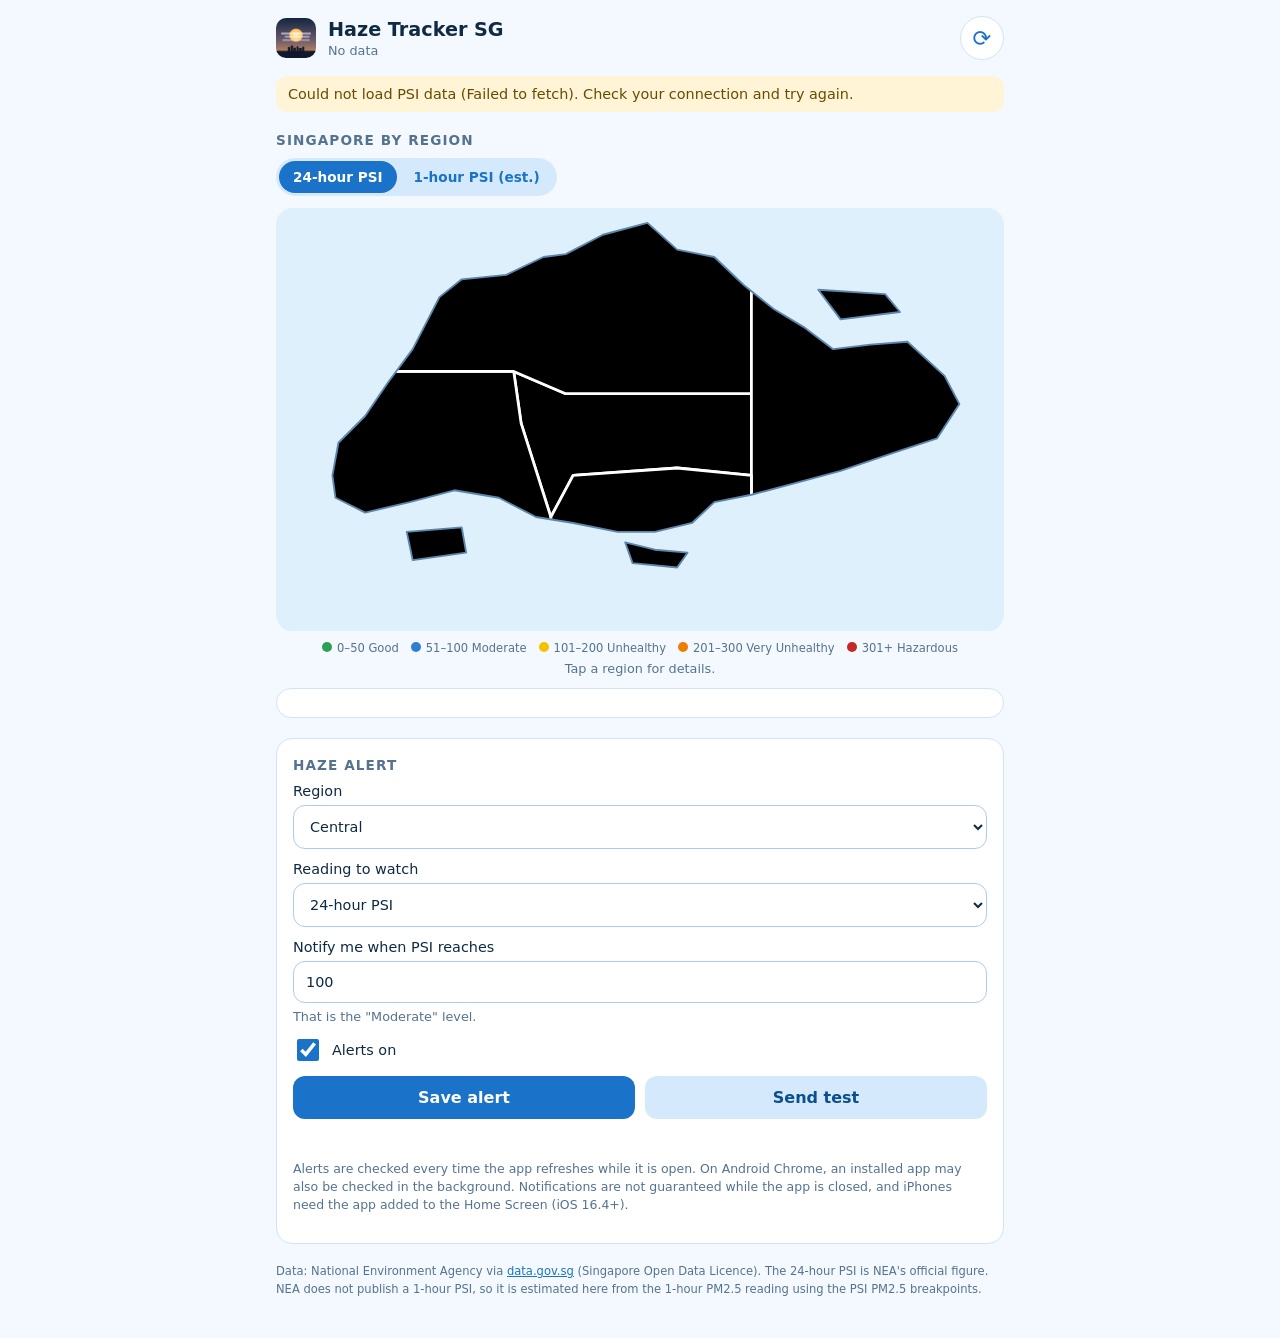
==== commit dc0443ad: "Light white/blue theme and Singapore region map Co-Authored-By: Claude Sonnet 5.5 <noreply@anthropic" ====
--- a/index.html
+++ b/index.html
@@ -5,14 +5,14 @@
   <meta name="viewport" content="width=device-width, initial-scale=1, viewport-fit=cover">
   <title>Haze Tracker SG</title>
   <meta name="description" content="Live 1-hour and 24-hour PSI for Singapore regions, with threshold alerts.">
-  <meta name="theme-color" content="#14263f">
+  <meta name="theme-color" content="#ffffff">
   <link rel="manifest" href="manifest.webmanifest">
   <link rel="icon" href="icons/icon.svg" type="image/svg+xml">
   <link rel="apple-touch-icon" href="icons/apple-touch-icon.png">
   <meta name="apple-mobile-web-app-capable" content="yes">
   <meta name="mobile-web-app-capable" content="yes">
   <meta name="apple-mobile-web-app-title" content="Haze SG">
-  <meta name="apple-mobile-web-app-status-bar-style" content="black-translucent">
+  <meta name="apple-mobile-web-app-status-bar-style" content="default">
   <link rel="stylesheet" href="styles.css">
 </head>
 <body>
@@ -31,8 +31,12 @@
     <p id="banner" class="banner" role="status" hidden></p>
 
     <section aria-labelledby="regions-h">
-      <h2 id="regions-h" class="section-title">Regions</h2>
-      <div id="regions" class="grid" aria-live="polite"></div>
+      <h2 id="regions-h" class="section-title">Singapore by region</h2>
+      <div class="seg" role="group" aria-label="Reading shown on the map">
+        <button type="button" data-metric="psi24" aria-pressed="true">24-hour PSI</button>
+        <button type="button" data-metric="psi1" aria-pressed="false">1-hour PSI (est.)</button>
+      </div>
+      <div id="map" class="map"></div>
       <p class="legend" aria-label="PSI bands">
         <span style="--c:#2e9e4f">0–50 Good</span>
         <span style="--c:#2f7fd1">51–100 Moderate</span>
@@ -40,6 +44,8 @@
         <span style="--c:#ef7d00">201–300 Very Unhealthy</span>
         <span style="--c:#c62828">301+ Hazardous</span>
       </p>
+      <p class="hint">Tap a region for details.</p>
+      <div id="detail" class="card" aria-live="polite"></div>
     </section>
 
     <section class="panel" aria-labelledby="alerts-h">
@@ -98,6 +104,7 @@
   </footer>
 
   <script src="psi.js"></script>
+  <script src="map.js"></script>
   <script src="app.js"></script>
 </body>
 </html>
--- a/styles.css
+++ b/styles.css
@@ -1,10 +1,12 @@
 :root {
-  --bg: #0f1b2e;
-  --panel: #182843;
-  --panel-2: #1f3354;
-  --text: #eef3fa;
-  --muted: #9fb0c8;
-  --accent: #ffb84d;
+  --bg: #f3f9ff;
+  --panel: #ffffff;
+  --panel-2: #e8f4ff;
+  --line: #cfe5f7;
+  --text: #0f2a43;
+  --muted: #55738f;
+  --accent: #1a73c8;
+  --accent-soft: #d4eafc;
   --radius: 16px;
 }
 
@@ -38,9 +40,9 @@
 .icon-btn {
   width: 44px; height: 44px;
   border-radius: 50%;
-  border: 0;
-  background: var(--panel-2);
-  color: var(--text);
+  border: 1px solid var(--line);
+  background: var(--panel);
+  color: var(--accent);
   font-size: 1.4rem;
   cursor: pointer;
 }
@@ -56,31 +58,76 @@
   margin: 8px 0 0;
   padding: 10px 12px;
   border-radius: 12px;
-  background: #4a2f1a;
-  color: #ffd9a8;
+  background: #fff4d6;
+  color: #6b4a00;
   font-size: 0.9rem;
 }
 
-.grid {
-  display: grid;
-  grid-template-columns: repeat(auto-fill, minmax(230px, 1fr));
-  gap: 12px;
-}
+/* Segmented control */
+.seg {
+  display: inline-flex;
+  padding: 3px;
+  gap: 3px;
+  background: var(--accent-soft);
+  border-radius: 999px;
+}
+.seg button {
+  border: 0;
+  background: transparent;
+  color: var(--accent);
+  padding: 8px 14px;
+  border-radius: 999px;
+  font-size: 0.85rem;
+  font-weight: 600;
+}
+.seg button[aria-pressed="true"] { background: var(--accent); color: #fff; }
+
+/* Map */
+.map { margin-top: 12px; }
+.map svg { display: block; width: 100%; height: auto; }
+.map-sea { fill: #dff0fd; }
+.map-region {
+  stroke: #ffffff;
+  stroke-width: 3;
+  stroke-linejoin: round;
+  cursor: pointer;
+  transition: fill 0.3s;
+}
+.map-region:hover { filter: brightness(1.06); }
+.map-region.selected { stroke: var(--text); stroke-width: 6; }
+.map-region:focus { outline: none; }
+.map-region:focus-visible { stroke: var(--text); stroke-width: 6; stroke-dasharray: 10 6; }
+.map-outline { fill: none; stroke: #5d86ab; stroke-width: 2; stroke-linejoin: round; }
+.map-label { pointer-events: none; }
+.map-name { font-size: 22px; font-weight: 600; fill: inherit; }
+.map-val { font-size: 38px; font-weight: 800; fill: inherit; }
+
+.hint { margin: 6px 0 12px; font-size: 0.8rem; color: var(--muted); text-align: center; }
 
 .card {
   background: var(--panel);
+  border: 1px solid var(--line);
   border-radius: var(--radius);
   padding: 14px;
-  border-top: 4px solid var(--c, #8a93a0);
-}
-.card h3 { margin: 0 0 10px; font-size: 1rem; }
-.stats { display: grid; grid-template-columns: 1fr 1fr; gap: 10px; }
+}
+.card h3 { margin: 0 0 10px; font-size: 1.05rem; }
+.tag {
+  margin-left: 6px;
+  padding: 2px 8px;
+  border-radius: 999px;
+  background: var(--accent-soft);
+  color: var(--accent);
+  font-size: 0.7rem;
+  font-weight: 600;
+  vertical-align: middle;
+}
+.stats { display: grid; grid-template-columns: 1fr 1fr; gap: 10px; margin-bottom: 12px; }
 .stat {
   background: var(--panel-2);
   border-radius: 12px;
   padding: 10px;
 }
-.stat .label { display: block; font-size: 0.7rem; color: var(--muted); }
+.stat .label { display: block; font-size: 0.72rem; color: var(--muted); }
 .stat .value { display: block; font-size: 2rem; font-weight: 700; line-height: 1.15; margin: 2px 0 6px; }
 .pill {
   display: inline-block;
@@ -91,10 +138,9 @@
   background: var(--c);
   color: var(--t);
 }
-.pm { display: block; margin-top: 6px; font-size: 0.7rem; color: var(--muted); }
-.card.watching { outline: 2px solid var(--accent); }
-
-.legend { display: flex; flex-wrap: wrap; gap: 6px 12px; margin: 12px 0 0; font-size: 0.72rem; color: var(--muted); }
+.pm { display: block; margin-top: 6px; font-size: 0.72rem; color: var(--muted); }
+
+.legend { display: flex; flex-wrap: wrap; gap: 6px 12px; margin: 10px 0 0; justify-content: center; font-size: 0.72rem; color: var(--muted); }
 .legend span::before {
   content: "";
   display: inline-block;
@@ -104,7 +150,13 @@
   margin-right: 5px;
 }
 
-.panel { background: var(--panel); border-radius: var(--radius); padding: 4px 16px 16px; margin-top: 20px; }
+.panel {
+  background: var(--panel);
+  border: 1px solid var(--line);
+  border-radius: var(--radius);
+  padding: 4px 16px 16px;
+  margin-top: 20px;
+}
 .panel .section-title { margin-top: 14px; }
 
 form { display: grid; gap: 12px; }
@@ -114,8 +166,8 @@
   font: inherit;
   padding: 12px;
   border-radius: 12px;
-  border: 1px solid #34507d;
-  background: var(--bg);
+  border: 1px solid #a9cdee;
+  background: #fff;
   color: var(--text);
 }
 .band-hint { font-size: 0.8rem; color: var(--muted); }
@@ -131,11 +183,12 @@
   font-weight: 600;
   border: 0;
 }
-.primary { background: var(--accent); color: #1b1b1b; }
-.ghost { background: var(--panel-2); color: var(--text); }
-button:focus-visible, select:focus-visible, input:focus-visible { outline: 3px solid #fff; outline-offset: 2px; }
-
-.status { min-height: 1.2em; margin: 0; font-size: 0.85rem; color: var(--accent); }
+.primary { background: var(--accent); color: #ffffff; }
+.ghost { background: var(--accent-soft); color: #0b4f8f; width: 100%; }
+.row .ghost { width: auto; }
+button:focus-visible, select:focus-visible, input:focus-visible { outline: 3px solid #0b4f8f; outline-offset: 2px; }
+
+.status { min-height: 1.2em; margin: 0; font-size: 0.85rem; color: #0b4f8f; }
 .note { font-size: 0.78rem; color: var(--muted); line-height: 1.45; }
 
 footer { padding-bottom: 28px; }
@@ -144,4 +197,5 @@
 
 @media (prefers-reduced-motion: reduce) {
   .icon-btn.spin { animation: none; }
-}
+  .map-region { transition: none; }
+}
